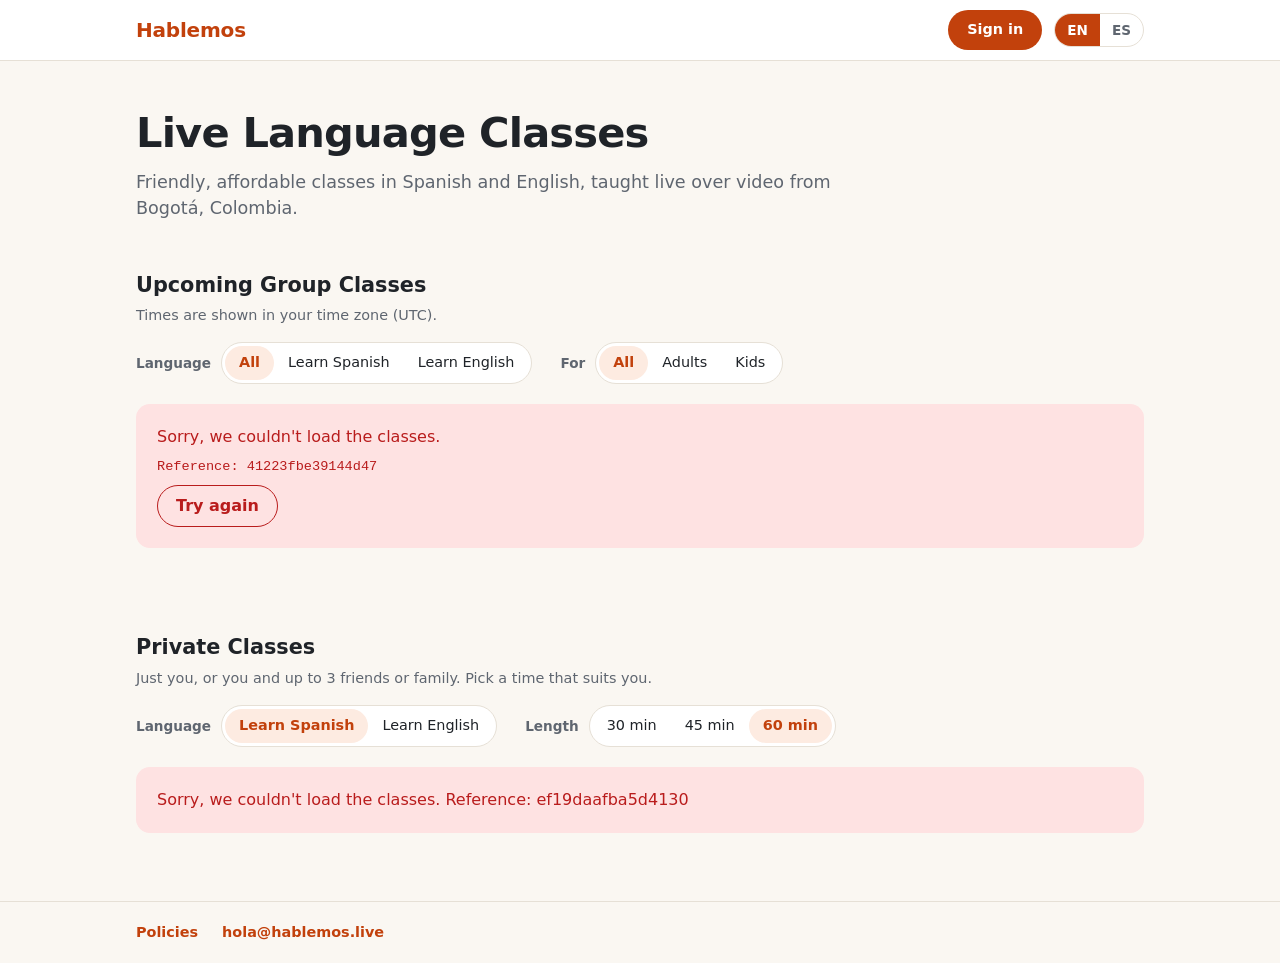
==== web/index.html @ a7e58e71 "One-time welcome after the first sign-in: migration 000011 account.welcomed_at, /me "welcomed", POST" ====
<!doctype html>
<html lang="en">
<head>
  <meta charset="utf-8">
  <meta name="viewport" content="width=device-width, initial-scale=1">
  <title>Language Classes</title>
  <link rel="stylesheet" href="styles.css">
  <!-- defer: run the scripts after the HTML is parsed, so the DOM exists -->
  <script src="i18n.js" defer></script>
  <script src="common.js" defer></script>
  <script src="app.js" defer></script>
</head>
<body>
  <!-- Test sites only (staging, dev): says money here is fake and offers free
       test credit. Hidden on production (app.js asks GET /env). -->
  <div id="test-banner" class="test-banner" hidden>
    <div class="wrap test-banner-row">
      <span data-i18n="testBanner"></span>
      <button type="button" class="btn-secondary btn-small" id="test-credit-btn" data-action="test-credit"></button>
      <button type="button" class="btn-secondary btn-small" id="test-teacher-btn" data-action="test-teacher"></button>
    </div>
  </div>

  <header class="site-header">
    <div class="wrap header-row">
      <span class="brand">Hablemos</span>
      <div class="header-actions">
        <!-- Sign-in button, or the signed-in name, credit, Buy credit + Sign out (built in app.js) -->
        <div id="account-area" class="account-area"></div>
        <!-- Language switch for the interface itself -->
        <div class="lang-switch" role="group" aria-label="Interface language">
          <button type="button" data-ui-lang="en">EN</button>
          <button type="button" data-ui-lang="es">ES</button>
        </div>
      </div>
    </div>
  </header>

  <main class="wrap">
    <!-- After coming back from Stripe (/?paid=...): is the credit in yet? (app.js) -->
    <div id="paid-notice" class="notice" role="status" hidden>
      <span id="paid-text"></span>
      <button type="button" class="btn-secondary btn-small" data-action="dismiss-paid" data-i18n="close"></button>
    </div>
    <section class="hero">
      <h1 data-i18n="heroTitle"></h1>
      <p data-i18n="heroSubtitle"></p>
    </section>

    <!-- Your upcoming bookings (built in app.js from GET /bookings); hidden when
         signed out or when there are none. -->
    <section class="my-bookings" id="my-bookings" hidden>
      <h2 data-i18n="myBookings"></h2>
      <ul id="my-bookings-list" class="my-bookings-list"></ul>
    </section>

    <section class="catalog">
      <div class="catalog-head">
        <h2 data-i18n="upcoming"></h2>
        <p class="tz-note" id="tz-note"></p>
      </div>

      <!-- Filters: each group sets one key in state.filters -->
      <div class="filters">
        <div class="filter">
          <span class="filter-label" data-i18n="filterLanguage"></span>
          <div class="segmented" data-filter="language">
            <button type="button" data-value="" data-i18n="all"></button>
            <button type="button" data-value="es" data-i18n="learnSpanish"></button>
            <button type="button" data-value="en" data-i18n="learnEnglish"></button>
          </div>
        </div>
        <div class="filter">
          <span class="filter-label" data-i18n="filterAudience"></span>
          <div class="segmented" data-filter="audience">
            <button type="button" data-value="" data-i18n="all"></button>
            <button type="button" data-value="adults" data-i18n="adults"></button>
            <button type="button" data-value="kids" data-i18n="kids"></button>
          </div>
        </div>
      </div>

      <!-- Loading / empty / error messages go here -->
      <div id="status" class="status" aria-live="polite"></div>

      <!-- Class cards are built in app.js -->
      <ul id="session-list" class="session-list"></ul>
    </section>
    <!-- Private classes: free times computed by GET /private-slots (built in app.js). -->
    <section class="private">
      <div class="catalog-head">
        <h2 data-i18n="privateTitle"></h2>
        <p class="tz-note" data-i18n="privateIntro"></p>
      </div>
      <div class="filters">
        <div class="filter">
          <span class="filter-label" data-i18n="filterLanguage"></span>
          <div class="segmented" data-private="language">
            <button type="button" data-value="es" data-i18n="learnSpanish"></button>
            <button type="button" data-value="en" data-i18n="learnEnglish"></button>
          </div>
        </div>
        <div class="filter">
          <span class="filter-label" data-i18n="lengthLabel"></span>
          <div class="segmented" data-private="minutes">
            <button type="button" data-value="30">30 min</button>
            <button type="button" data-value="45">45 min</button>
            <button type="button" data-value="60">60 min</button>
          </div>
        </div>
      </div>
      <p class="muted small break-note" hidden></p>
      <div id="private-status" class="status" aria-live="polite" hidden></div>
      <ul id="private-days" class="block-list"></ul>
    </section>
  </main>

  <footer class="site-footer">
    <div class="wrap footer-row">
      <a class="link" href="policies.html" data-i18n="policiesLink"></a>
      <a class="link" href="mailto:hola@hablemos.live">hola@hablemos.live</a>
    </div>
  </footer>

  <!-- Sign-in dialog. <dialog> + showModal() gives a real modal for free:
       focus moves into it, the page behind is inert, and Esc closes it. -->
  <dialog id="signin-dialog" class="dialog" aria-labelledby="signin-title">
    <h2 id="signin-title" data-i18n="signinTitle"></h2>

    <form id="signin-form" novalidate>
      <p data-i18n="signinIntro"></p>
      <label class="field">
        <span data-i18n="emailLabel"></span>
        <input type="email" name="email" autocomplete="email" required>
      </label>
      <p id="signin-error" class="form-error" aria-live="polite"></p>
      <div class="dialog-actions">
        <button type="button" class="btn-secondary" data-action="close-signin" data-i18n="cancel"></button>
        <button type="submit" class="btn-primary" id="signin-submit"></button>
      </div>
    </form>

    <div id="signin-sent" hidden>
      <p id="signin-sent-text"></p>
      <p id="signin-sent-hint" class="muted"></p>
      <div class="dialog-actions">
        <button type="button" class="btn-primary" data-action="close-signin" data-i18n="close"></button>
      </div>
    </div>
  </dialog>

  <!-- Book dialog. app.js fills in the class, builds one checkbox per learner when
       it opens, and updates the price and balance lines as boxes are ticked. -->
  <dialog id="book-dialog" class="dialog" aria-labelledby="book-title">
    <form id="book-form" novalidate>
      <h2 id="book-title"></h2>
      <p id="book-when" class="muted"></p>

      <fieldset class="attendees">
        <legend data-i18n="whoAttends"></legend>
        <div id="book-learners"></div>
        <p id="book-audience-note" class="muted small"></p>
        <!-- Private classes: how many seats (you + friends); app.js fills the options. -->
        <label class="field book-seats" id="book-seats-field" hidden><span data-i18n="seatsLabel"></span>
          <select name="seats" id="book-seats"></select></label>
        <p id="book-seats-hint" class="muted small"></p>
      </fieldset>

      <p id="book-price" class="book-price"></p>
      <p id="book-balance" class="muted"></p>
      <!-- Shown only when the credit is short: closes this dialog, opens Buy credit. -->
      <p id="book-buy" hidden>
        <button type="button" class="btn-secondary btn-small" data-action="open-buy" data-i18n="buyCredit"></button>
      </p>
      <p class="muted small break-note" hidden></p>
      <p id="book-error" class="form-error" aria-live="polite"></p>

      <div class="dialog-actions">
        <button type="button" class="btn-secondary" data-action="close-book" data-i18n="cancel"></button>
        <button type="submit" class="btn-primary" id="book-submit"></button>
      </div>
    </form>
  </dialog>

  <!-- Cancel dialog: which booking, and how much credit comes back (app.js fills it in). -->
  <dialog id="cancel-dialog" class="dialog" aria-labelledby="cancel-title">
    <form id="cancel-form" novalidate>
      <h2 id="cancel-title" data-i18n="cancelTitle"></h2>
      <p id="cancel-what"></p>
      <p id="cancel-refund" class="book-price"></p>
      <p id="cancel-error" class="form-error" aria-live="polite"></p>
      <div class="dialog-actions">
        <button type="button" class="btn-secondary" data-action="close-cancel" data-i18n="keepBooking"></button>
        <button type="submit" class="btn-danger" id="cancel-submit"></button>
      </div>
    </form>
  </dialog>

  <!-- Buy credit dialog: one radio button per pack (GET /credit-packs, built in
       app.js). Continue sends you to Stripe's payment page; Stripe sends you back. -->
  <dialog id="buy-dialog" class="dialog" aria-labelledby="buy-title">
    <form id="buy-form" novalidate>
      <h2 id="buy-title" data-i18n="buyTitle"></h2>
      <p data-i18n="buyIntro"></p>
      <fieldset class="packs">
        <legend data-i18n="choosePack"></legend>
        <div id="buy-packs"></div>
      </fieldset>
      <p id="buy-status" class="muted" aria-live="polite"></p>
      <p class="muted small" data-i18n="buyNote"></p>
      <p id="buy-error" class="form-error" aria-live="polite"></p>
      <div class="dialog-actions">
        <button type="button" class="btn-secondary" data-action="close-buy" data-i18n="cancel"></button>
        <button type="submit" class="btn-primary" id="buy-submit"></button>
      </div>
    </form>
  </dialog>

  <!-- My Account: your name, and the people on your account (app.js fills the list).
       The two forms own their inputs; app.js fills them only when the dialog opens
       or Edit is clicked. -->
  <dialog id="account-dialog" class="dialog" aria-labelledby="account-title">
    <h2 id="account-title" data-i18n="accountTitle"></h2>
    <form id="name-form" class="account-form" novalidate>
      <label class="field"><span data-i18n="yourName"></span>
        <input type="text" name="display_name" maxlength="60" required></label>
      <button type="submit" class="btn-secondary btn-small" data-i18n="saveName"></button>
    </form>

    <h3 data-i18n="peopleTitle"></h3>
    <p class="muted small" data-i18n="peopleHint"></p>
    <ul id="people-list" class="people-list"></ul>

    <form id="person-form" class="account-form person-form" novalidate>
      <h3 id="person-form-title"></h3>
      <label class="field"><span data-i18n="personName"></span>
        <input type="text" name="display_name" maxlength="60" required></label>
      <div class="add-block-fields">
        <label class="field"><span data-i18n="personLanguage"></span>
          <select name="native_language">
            <option value="en" data-i18n="speaksEnglish"></option>
            <option value="es" data-i18n="speaksSpanish"></option>
          </select></label>
        <label class="attendee"><input type="checkbox" name="is_minor"> <span data-i18n="under18"></span></label>
      </div>
      <div class="dialog-actions">
        <button type="button" class="btn-secondary" id="person-cancel-edit" data-action="cancel-edit-person" data-i18n="cancel" hidden></button>
        <button type="submit" class="btn-primary" id="person-submit"></button>
      </div>
    </form>

    <p id="account-error" class="form-error" aria-live="polite"></p>
    <div class="dialog-actions">
      <button type="button" class="btn-secondary" data-action="close-account" data-i18n="close"></button>
    </div>
  </dialog>

  <!-- The one-time welcome, after a first sign-in (account.welcomed_at empty).
       However it closes, app.js tells the server it has been seen. -->
  <dialog id="welcome-dialog" class="dialog" aria-labelledby="welcome-title">
    <h2 id="welcome-title" data-i18n="welcomeTitle"></h2>
    <ol class="welcome-steps">
      <li data-i18n="welcomeName"></li>
      <li data-i18n="welcomeBook"></li>
      <li id="welcome-credit" data-i18n="welcomeCredit"></li>
    </ol>
    <div class="dialog-actions">
      <button type="button" class="btn-secondary" data-action="close-welcome" data-i18n="gotIt"></button>
      <button type="button" class="btn-primary" data-action="welcome-set-name" data-i18n="setMyName"></button>
    </div>
  </dialog>

  <div id="toast" class="toast" role="status" hidden></div>
</body>
</html>
---- web/styles.css ----
/* Colors live in variables so dark mode only has to redefine them. */
:root {
  --bg: #faf7f2;
  --surface: #ffffff;
  --text: #1f2328;
  --muted: #5f6670;
  --border: #e6e0d6;
  --accent: #c2410c;          /* warm terracotta */
  --accent-text: #ffffff;
  --accent-soft: #fdebe1;
  --es: #b45309;  --es-soft: #fef3c7;
  --en: #1d4ed8;  --en-soft: #dbeafe;
  --danger: #b91c1c; --danger-soft: #fee2e2;
  --radius: 14px;
  --shadow: 0 1px 2px rgb(0 0 0 / 0.04), 0 4px 16px rgb(0 0 0 / 0.04);
}

/* The hidden attribute must always win. Browsers hide [hidden] with their own
   built-in style, which any display rule of ours (e.g. .notice's flex) overrides,
   so an element would stay visible while app.js thinks it's hidden. */
[hidden] { display: none !important; }

@media (prefers-color-scheme: dark) {
  :root {
    --bg: #15171a;
    --surface: #1e2125;
    --text: #e8e6e3;
    --muted: #a1a7af;
    --border: #30343a;
    --accent: #f97316;
    --accent-text: #1a0d05;
    --accent-soft: #3a2116;
    --es: #fbbf24;  --es-soft: #3a2f12;
    --en: #93c5fd;  --en-soft: #172a46;
    --danger: #fca5a5; --danger-soft: #3b1717;
    --shadow: none;
  }
}

* { box-sizing: border-box; }

body {
  margin: 0;
  background: var(--bg);
  color: var(--text);
  font-family: system-ui, -apple-system, "Segoe UI", Roboto, sans-serif;
  line-height: 1.5;
}

.wrap { max-width: 1040px; margin: 0 auto; padding: 0 16px; }

/* ---------- header ---------- */
.site-header { border-bottom: 1px solid var(--border); background: var(--surface); }
.header-row { display: flex; align-items: center; justify-content: space-between; min-height: 60px; }
.brand { font-weight: 700; font-size: 1.25rem; letter-spacing: -0.01em; color: var(--accent); }

.lang-switch { display: flex; border: 1px solid var(--border); border-radius: 999px; overflow: hidden; }
.lang-switch button {
  border: 0; background: transparent; color: var(--muted);
  padding: 6px 12px; font: inherit; font-size: 0.85rem; font-weight: 600; cursor: pointer;
}
.lang-switch button[aria-pressed="true"] { background: var(--accent); color: var(--accent-text); }

.header-actions { display: flex; align-items: center; gap: 12px; }
/* Phones: row 1 = Hablemos … EN/ES; row 2 = name, credit and buttons (wrapping).
   display: contents lets .header-actions' children (the account area and the
   language switch) join .header-row directly, so `order` can place them. */
@media (max-width: 640px) {
  .header-row { flex-wrap: wrap; row-gap: 8px; padding-block: 10px; }
  .header-actions { display: contents; }
  .lang-switch { order: 2; flex-shrink: 0; }
  .account-area { order: 3; flex: 1 1 100%; }
}
.account-area { display: flex; flex-wrap: wrap; align-items: center; gap: 6px 10px; font-size: 0.9rem; }
.account-credit { color: var(--muted); white-space: nowrap; }
.account-name { font-weight: 600; max-width: 14em; overflow: hidden; text-overflow: ellipsis; white-space: nowrap; }
/* Your name in the header opens My Account: an outlined button, long names cut with "…". */
.account-button { max-width: 14em; overflow: hidden; text-overflow: ellipsis; white-space: nowrap; }
.person-icon { width: 1em; height: 1em; vertical-align: -0.12em; margin-right: 0.35em; fill: currentColor; }
/* A payer's seats in a private booking (My bookings). */
.seat-list { list-style: none; margin: 6px 0 0; padding: 0; flex: 1 1 100%; display: flex; flex-direction: column; gap: 4px; }
.seat { display: flex; flex-wrap: wrap; align-items: center; gap: 6px 10px; }
.seat-name { min-width: 8em; font-weight: 600; }
.book-seats { margin: 4px 0; max-width: 12em; }
/* My Account dialog */
.account-form { display: flex; flex-wrap: wrap; align-items: flex-end; gap: 8px 12px; margin-bottom: 12px; }
.account-form .field { flex: 1 1 14em; }
.person-form { flex-direction: column; align-items: stretch; border-top: 1px solid var(--border); padding-top: 12px; }
.person-form h3, .dialog h3 { margin: 12px 0 6px; font-size: 1rem; }
.people-list { list-style: none; margin: 0 0 12px; padding: 0; display: flex; flex-direction: column; gap: 6px; }
/* Each person: the name on its own line (long names don't squeeze into a
   sliver on a phone), then language | Edit | Remove. */
.person { display: grid; grid-template-columns: 1fr auto auto; align-items: center; gap: 4px 8px; padding-block: 4px; }
.person-name { grid-column: 1 / -1; font-weight: 600; overflow-wrap: anywhere; }
.person .muted { white-space: nowrap; }
/* Stacked fields don't grow: in a column, "grow" would mean taller, not wider. */
.person-form .field { flex: none; }
.btn-small { padding: 4px 12px; font-size: 0.85rem; }

/* ---------- hero ---------- */
.hero { padding: 48px 0 24px; }
.hero h1 { font-size: clamp(1.8rem, 4vw, 2.6rem); line-height: 1.15; margin: 0 0 12px; letter-spacing: -0.02em; }
.hero p { color: var(--muted); font-size: 1.1rem; margin: 0; max-width: 40em; }

/* ---------- catalog header + filters ---------- */
.catalog-head h2 { margin: 24px 0 4px; font-size: 1.3rem; }
.tz-note { margin: 0 0 16px; color: var(--muted); font-size: 0.9rem; }

.filters { display: flex; flex-wrap: wrap; gap: 16px 28px; margin-bottom: 20px; }
.filter { display: flex; align-items: center; gap: 10px; flex-wrap: wrap; }
.filter-label { font-size: 0.85rem; color: var(--muted); font-weight: 600; }

.segmented { display: inline-flex; background: var(--surface); border: 1px solid var(--border); border-radius: 999px; padding: 3px; }
.segmented button {
  border: 0; background: transparent; color: var(--text);
  padding: 6px 14px; border-radius: 999px; font: inherit; font-size: 0.9rem; cursor: pointer;
}
.segmented button[aria-pressed="true"] { background: var(--accent-soft); color: var(--accent); font-weight: 600; }

/* ---------- status messages ---------- */
.status:empty { display: none; }
.status { padding: 20px; border-radius: var(--radius); background: var(--surface); border: 1px dashed var(--border); color: var(--muted); margin-bottom: 20px; }
.status.is-error { background: var(--danger-soft); border-color: transparent; color: var(--danger); }
.status p { margin: 0 0 8px; }
.status .ref { font-family: ui-monospace, monospace; font-size: 0.85rem; }

/* ---------- cards ---------- */
.session-list {
  list-style: none; margin: 0 0 64px; padding: 0;
  display: grid; gap: 16px;
  grid-template-columns: repeat(auto-fill, minmax(280px, 1fr));
}

.card {
  background: var(--surface); border: 1px solid var(--border); border-radius: var(--radius);
  box-shadow: var(--shadow); padding: 18px; display: flex; flex-direction: column; gap: 10px;
}
.card-tags { display: flex; flex-wrap: wrap; gap: 6px; }
.tag { font-size: 0.75rem; font-weight: 600; padding: 3px 9px; border-radius: 999px; background: var(--bg); color: var(--muted); }
.tag-es { background: var(--es-soft); color: var(--es); }
.tag-en { background: var(--en-soft); color: var(--en); }

.card-title { margin: 0; font-size: 1.1rem; line-height: 1.3; }
.card-when { margin: 0; display: flex; flex-direction: column; }
.card-date { font-weight: 600; }
.card-time { color: var(--muted); font-size: 0.95rem; }

.card-foot { margin-top: auto; padding-top: 8px; display: flex; align-items: center; justify-content: space-between; gap: 12px; }
.seats { font-size: 0.9rem; color: var(--muted); }
.seats.is-full { color: var(--danger); font-weight: 600; }

/* ---------- buttons ---------- */
.btn-primary, .btn-secondary, .btn-danger {
  font: inherit; font-weight: 600; border-radius: 999px; padding: 8px 18px; cursor: pointer; border: 1px solid transparent;
}
.btn-primary { background: var(--accent); color: var(--accent-text); }
.btn-primary:hover { filter: brightness(1.08); }
.btn-primary:disabled { opacity: 0.4; cursor: not-allowed; filter: none; }
.btn-secondary { background: transparent; color: inherit; border-color: currentColor; }
/* Irreversible actions (cancelling a booking) are red. */
.btn-danger { background: var(--danger); color: var(--surface); } /* white on red; dark on pink in dark mode */
.btn-danger:hover { filter: brightness(1.08); }
.btn-danger:disabled { opacity: 0.4; cursor: not-allowed; filter: none; }

button:focus-visible { outline: 2px solid var(--accent); outline-offset: 2px; }

/* ---------- toast ---------- */
.toast {
  position: fixed; left: 50%; bottom: 24px; transform: translateX(-50%);
  background: var(--text); color: var(--bg); padding: 10px 18px; border-radius: 999px;
  font-weight: 600; box-shadow: 0 8px 24px rgb(0 0 0 / 0.2);
}

/* ---------- sign-in dialog ---------- */
.dialog {
  width: min(28rem, calc(100vw - 32px)); padding: 24px; border: 1px solid var(--border);
  border-radius: var(--radius); background: var(--surface); color: var(--text);
}
.dialog::backdrop { background: rgb(0 0 0 / 0.4); }
.dialog h2 { margin: 0 0 8px; font-size: 1.25rem; }
.dialog p { margin: 0 0 16px; }
.field { display: flex; flex-direction: column; gap: 6px; font-weight: 600; font-size: 0.9rem; }
.field input {
  font: inherit; font-weight: 400; padding: 10px 12px; border-radius: 10px;
  border: 1px solid var(--border); background: var(--bg); color: var(--text);
}
.field input:focus-visible { outline: 2px solid var(--accent); outline-offset: 1px; }
.form-error { color: var(--danger); font-size: 0.9rem; min-height: 1.5em; margin: 8px 0 0 !important; }
.dialog-actions { display: flex; justify-content: flex-end; gap: 10px; margin-top: 8px; }
.muted { color: var(--muted); }

/* ---------- sign-in page ---------- */
.signin-card {
  max-width: 28rem; margin: 64px auto; padding: 28px; background: var(--surface);
  border: 1px solid var(--border); border-radius: var(--radius); box-shadow: var(--shadow);
}
.signin-card h1 { margin: 0 0 8px; font-size: 1.5rem; }
.signin-card p { margin: 0 0 16px; }
.signin-card a { color: var(--accent); font-weight: 600; }
.brand { text-decoration: none; }

/* ---------- book dialog ---------- */
.attendees { border: 0; padding: 0; margin: 8px 0 12px; }
.attendees legend { font-weight: 600; font-size: 0.9rem; margin-bottom: 6px; }
.attendee { display: flex; align-items: center; gap: 10px; padding: 8px 0; }
.attendee input { width: 18px; height: 18px; accent-color: var(--accent); }
.attendee.is-disabled { color: var(--muted); }
.small { font-size: 0.85rem; }
.book-price { font-weight: 600; font-size: 1.05rem; margin-bottom: 4px !important; }
.is-short { color: var(--danger) !important; }

/* ---------- policies page + footer ---------- */
.policies { padding-block: 32px 48px; max-width: 46rem; }
.policies h1 { margin: 0 0 8px; }
.policy { margin-top: 28px; }
.policy h2 { font-size: 1.15rem; margin: 0 0 8px; }
.policy ul { margin: 0; padding-left: 1.2em; display: flex; flex-direction: column; gap: 6px; }
.site-footer { border-top: 1px solid var(--border); margin-top: 48px; padding-block: 20px; font-size: 0.9rem; }
.footer-row { display: flex; flex-wrap: wrap; gap: 8px 24px; }

/* ---------- buy credit dialog ---------- */
/* The notice after coming back from Stripe. */
.notice {
  display: flex; align-items: center; gap: 12px; margin-top: 16px; padding: 12px 16px;
  background: var(--accent-soft); border: 1px solid var(--accent); border-radius: 10px; font-weight: 600;
}
.notice > span { flex: 1; }
.notice.is-error { background: var(--danger-soft); border-color: var(--danger); }
.packs { border: 0; padding: 0; margin: 8px 0 12px; }
.packs legend { font-weight: 600; font-size: 0.9rem; margin-bottom: 6px; }
/* One card per pack; the whole card is the <label>, so clicking anywhere picks it. */
.pack {
  display: flex; align-items: center; gap: 10px; padding: 10px 12px; margin-bottom: 8px;
  border: 1px solid var(--border); border-radius: 10px; cursor: pointer;
}
.pack:has(input:checked) { border-color: var(--accent); background: var(--accent-soft); }
.pack input { width: 18px; height: 18px; accent-color: var(--accent); }
.pack-bonus { margin-left: auto; white-space: nowrap; }

/* ---------- test-site banner (staging, dev) ---------- */
/* Diagonal yellow stripes: hard to mistake for the real site. */
.test-banner {
  background: repeating-linear-gradient(-45deg, #fde68a 0 14px, #fcd34d 14px 28px);
  color: #422006; font-size: 0.9rem; font-weight: 600;
}
.test-banner-row { display: flex; flex-wrap: wrap; align-items: center; gap: 8px 16px; padding-block: 8px; }
.test-banner-row > [data-i18n] { margin-right: auto; }   /* the message left, the buttons right */
.test-banner .btn-secondary { background: #fffbeb; color: #422006; border-color: #b45309; }

/* ---------- my bookings ---------- */
.my-bookings { margin-bottom: 32px; }
.my-bookings h2 { margin: 0 0 12px; }
.my-bookings-list { list-style: none; margin: 0; padding: 0; display: flex; flex-direction: column; gap: 8px; }
.my-booking {
  background: var(--surface); border: 1px solid var(--border); border-left: 4px solid var(--accent);
  border-radius: var(--radius); padding: 12px 16px;
  display: flex; flex-wrap: wrap; align-items: center; gap: 4px 16px;
}
.my-booking-title { font-weight: 600; flex: 1 1 100%; }
.my-booking-detail { color: var(--muted); font-size: 0.9rem; }
.tag-booked { background: var(--accent-soft); color: var(--accent); }
/* Admin page: teacher status badges, and the activate/deactivate row. */
.tag-status-pending { background: var(--es-soft); color: var(--es); }
.tag-status-active { background: var(--en-soft); color: var(--en); }
.tag-status-inactive { background: var(--danger-soft); color: var(--danger); }
.admin { padding-block: 24px 48px; }
.admin-actions { display: flex; flex-wrap: wrap; align-items: center; gap: 8px 16px; margin: 8px 0 16px; }
.link-button { background: none; border: 0; padding: 0; font: inherit; font-weight: 600; color: var(--accent); cursor: pointer; }
.invite-result { flex-direction: column; align-items: stretch; font-weight: 400; margin-bottom: 12px; }
.invite-result p { margin: 0 0 6px; }
.invite-link-row { display: flex; gap: 8px; }
.invite-link-row input {
  flex: 1; min-width: 0; font: inherit; font-size: 0.85rem; padding: 6px 10px; border-radius: 8px;
  border: 1px solid var(--border); background: var(--bg); color: var(--text);
}
.my-booking .btn-secondary { margin-left: auto; }

/* ---------- teacher page ---------- */
.teacher-section { margin-block: 24px 40px; }
.block-list { list-style: none; margin: 12px 0; padding: 0; display: flex; flex-direction: column; gap: 8px; }
.day-row { display: flex; flex-wrap: wrap; align-items: center; gap: 8px 12px; padding: 10px 0; border-bottom: 1px solid var(--border); }
.day-name { font-weight: 600; min-width: 14em; }
.time-chip {
  display: inline-flex; align-items: center; gap: 8px; padding: 4px 6px 4px 12px;
  border-radius: 999px; background: var(--accent-soft); color: var(--text); font-size: 0.95rem;
}
.chip-action {
  font: inherit; font-size: 0.8rem; border: 1px solid var(--border); background: var(--surface);
  color: var(--muted); border-radius: 999px; padding: 2px 10px; cursor: pointer;
}
.chip-action:hover { color: var(--danger); border-color: var(--danger); }
.add-block {
  margin-top: 20px; padding: 16px 18px; background: var(--surface);
  border: 1px solid var(--border); border-radius: var(--radius);
}
.add-block h3 { margin: 0 0 12px; font-size: 1rem; }
.add-block-fields { display: flex; flex-wrap: wrap; gap: 12px 16px; margin-bottom: 4px; }
.profile-form { display: flex; flex-direction: column; gap: 12px; max-width: 40rem; }
.profile-form .btn-primary { align-self: flex-start; }
.field textarea {
  font: inherit; font-weight: 400; padding: 10px 12px; border-radius: 10px; resize: vertical;
  border: 1px solid var(--border); background: var(--bg); color: var(--text);
}
.profile-lengths { border: 0; padding: 0; margin: 0; }
/* The price table scrolls sideways on a narrow phone instead of squeezing. */
.price-table-wrap { overflow-x: auto; margin-bottom: 8px; }
.price-table { border-collapse: collapse; }
.price-table th { text-align: left; font-size: 0.9rem; padding: 6px 12px 6px 0; white-space: nowrap; }
.price-table td { padding: 4px 8px 4px 0; }
.price-input {
  width: 6.5em; font: inherit; padding: 8px 10px; border-radius: 8px; text-align: right;
  border: 1px solid var(--border); background: var(--bg); color: var(--text);
}
.profile-lengths #profile-lengths { display: flex; gap: 16px; }
.field select {
  font: inherit; font-weight: 400; padding: 10px 12px; border-radius: 10px;
  border: 1px solid var(--border); background: var(--bg); color: var(--text);
}
.minor-note { flex: 1 1 100%; color: var(--es); font-size: 0.85rem; font-weight: 600; }
a.link { color: var(--accent); font-weight: 600; text-decoration: none; }

/* ---------- private classes ---------- */
.private { margin-top: 48px; }
.private-prices { font-weight: 600; margin: 4px 0; }
.slot-chip {
  font: inherit; font-size: 0.95rem; padding: 6px 12px; border-radius: 999px; cursor: pointer;
  border: 1px solid var(--border); background: var(--surface); color: var(--text);
}
.slot-chip:hover { border-color: var(--accent); color: var(--accent); }
.teacher-name { color: var(--accent); font-weight: 600; } /* as big as the price line, in the accent orange */
.private-teacher { display: flex; flex-wrap: wrap; align-items: baseline; gap: 4px 16px; padding-top: 8px; }

/* The one-time welcome: numbered steps with a little air between them. */
.welcome-steps { padding-left: 1.4em; margin: 0.5rem 0 1rem; }
.welcome-steps li { margin-bottom: 0.5rem; }
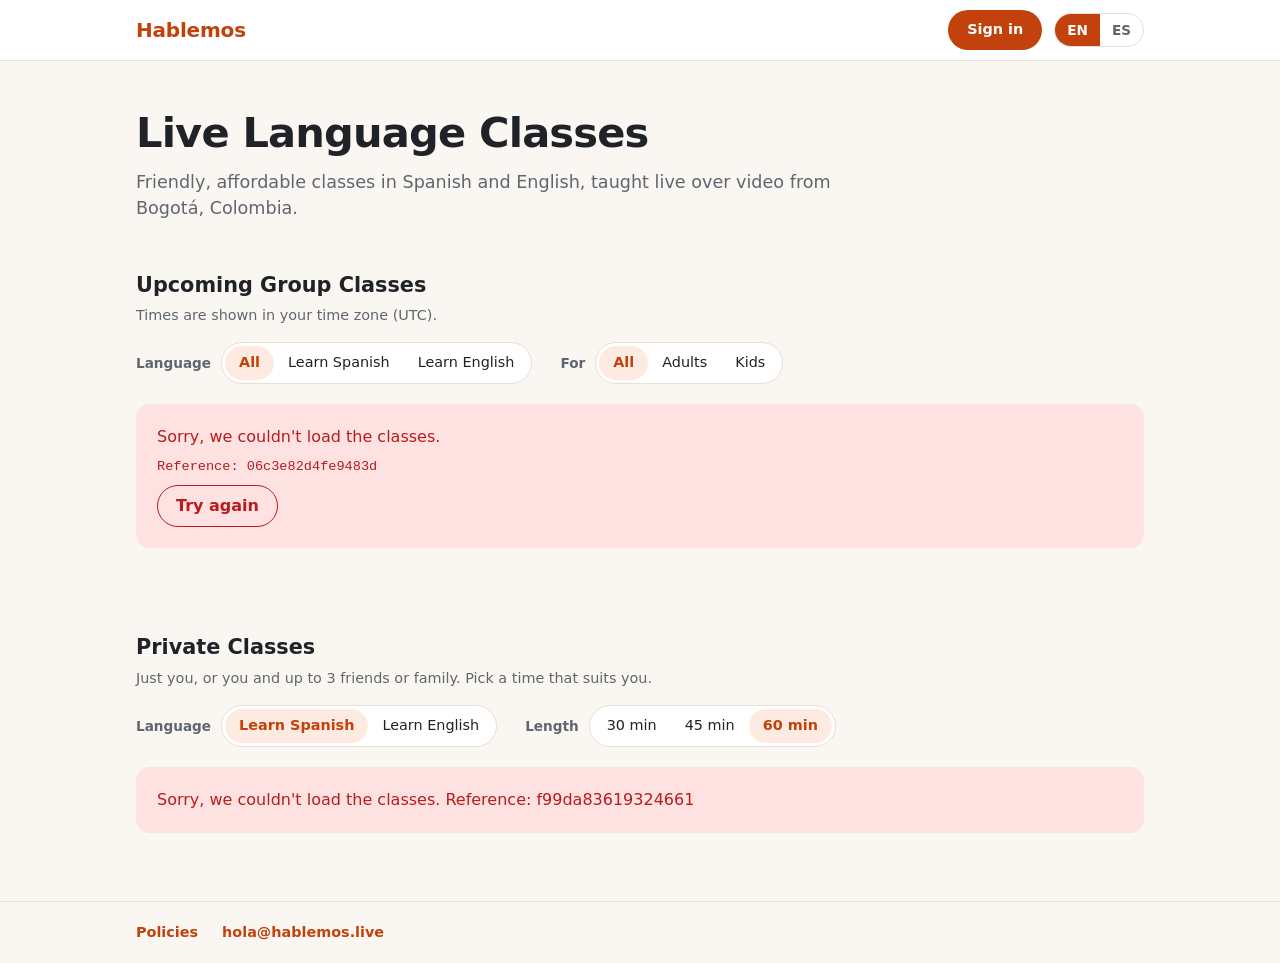
==== commit 026edcd1: "Sign-in dialog asks for the emailed code (one-time-code autofill, signs in on the 6th digit; send a " ====
--- a/web/index.html
+++ b/web/index.html
@@ -140,13 +140,27 @@
       </div>
     </form>
 
-    <div id="signin-sent" hidden>
+    <!-- After "Email me a code": type the 6 digits from the email. autocomplete
+         "one-time-code" lets phones offer the code from the email above the
+         keyboard; inputmode "numeric" brings up the number pad. -->
+    <form id="code-form" hidden novalidate>
       <p id="signin-sent-text"></p>
-      <p id="signin-sent-hint" class="muted"></p>
-      <div class="dialog-actions">
-        <button type="button" class="btn-primary" data-action="close-signin" data-i18n="close"></button>
-      </div>
-    </div>
+      <label class="field">
+        <span data-i18n="codeLabel"></span>
+        <input type="text" name="code" class="code-input" inputmode="numeric" autocomplete="one-time-code"
+               maxlength="7" required>
+      </label>
+      <p id="code-error" class="form-error" aria-live="polite"></p>
+      <p id="signin-sent-hint" class="muted small"></p>
+      <p class="code-links">
+        <button type="button" class="link-button" data-action="new-code" data-i18n="newCode"></button>
+        <button type="button" class="link-button" data-action="other-email" data-i18n="otherEmail"></button>
+      </p>
+      <div class="dialog-actions">
+        <button type="button" class="btn-secondary" data-action="close-signin" data-i18n="cancel"></button>
+        <button type="submit" class="btn-primary" id="code-submit"></button>
+      </div>
+    </form>
   </dialog>
 
   <!-- Book dialog. app.js fills in the class, builds one checkbox per learner when
--- a/web/styles.css
+++ b/web/styles.css
@@ -333,3 +333,7 @@
 /* The one-time welcome: numbered steps with a little air between them. */
 .welcome-steps { padding-left: 1.4em; margin: 0.5rem 0 1rem; }
 .welcome-steps li { margin-bottom: 0.5rem; }
+
+/* The sign-in code box: big, spaced digits, easy to check at a glance. */
+.code-input { font-size: 1.6rem; letter-spacing: 0.3em; text-align: center; max-width: 12rem; font-variant-numeric: tabular-nums; }
+.code-links { display: flex; flex-wrap: wrap; gap: 0.25rem 1.25rem; }
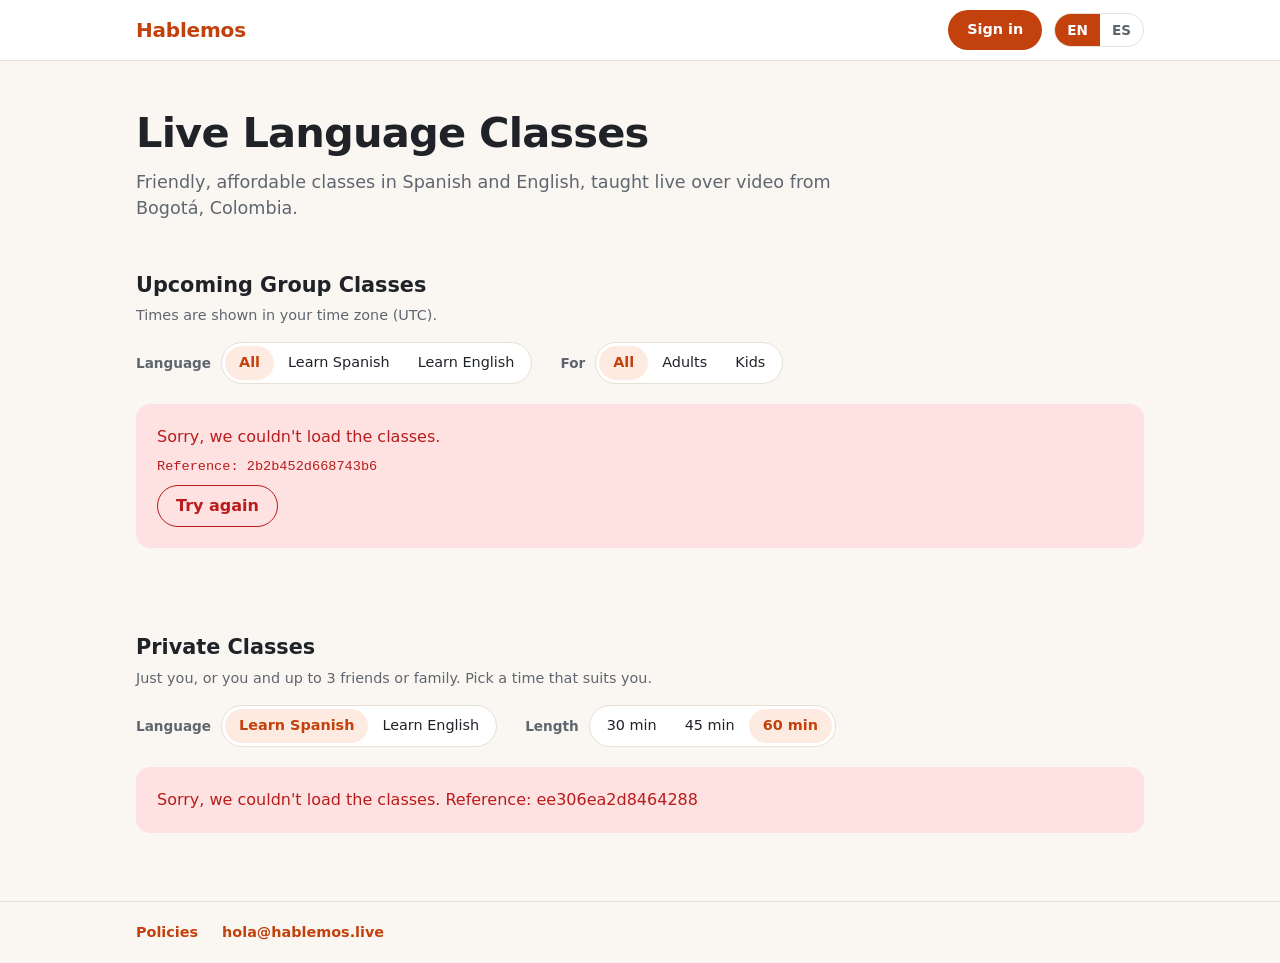
==== commit df270e06: "Passkeys, part 4a: My Account lists passkeys, adds one (Face ID on the device), removes one (GET /me" ====
--- a/web/index.html
+++ b/web/index.html
@@ -263,6 +263,15 @@
       </div>
     </form>
 
+    <!-- Passkeys: app.js fills the list (GET /me/passkeys) when the dialog opens. -->
+    <h3 data-i18n="passkeysTitle"></h3>
+    <p class="muted small" data-i18n="passkeysHint"></p>
+    <ul id="passkey-list" class="people-list"></ul>
+    <p>
+      <button type="button" class="btn-secondary btn-small" id="add-passkey" data-action="add-passkey"></button>
+      <span id="passkeys-unsupported" class="muted small" data-i18n="passkeysUnsupported" hidden></span>
+    </p>
+
     <p id="account-error" class="form-error" aria-live="polite"></p>
     <div class="dialog-actions">
       <button type="button" class="btn-secondary" data-action="close-account" data-i18n="close"></button>
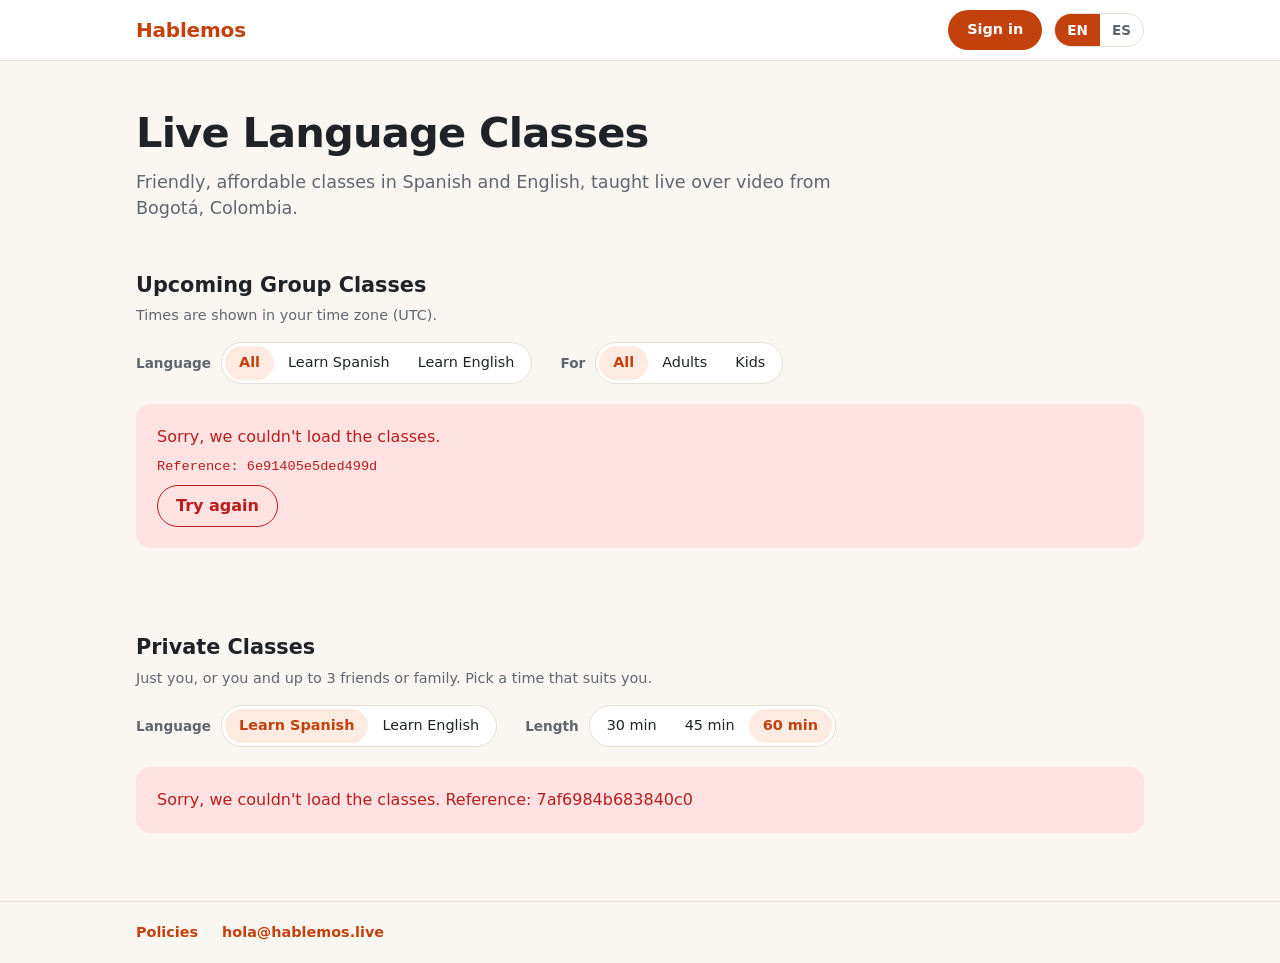
==== commit 2c80f7cc: "Passkeys, part 4b: "Sign in with a passkey" and passkey autofill in the sign-in dialog; a one-time o" ====
--- a/web/index.html
+++ b/web/index.html
@@ -128,10 +128,17 @@
     <h2 id="signin-title" data-i18n="signinTitle"></h2>
 
     <form id="signin-form" novalidate>
+      <!-- Passkey first, where the browser can (app.js shows it). -->
+      <div id="passkey-signin" class="passkey-signin" hidden>
+        <button type="button" class="btn-primary" id="passkey-signin-button" data-action="passkey-signin"></button>
+        <p class="muted small" data-i18n="orEmail"></p>
+      </div>
       <p data-i18n="signinIntro"></p>
       <label class="field">
         <span data-i18n="emailLabel"></span>
-        <input type="email" name="email" autocomplete="email" required>
+        <!-- "webauthn": phones may also offer a saved passkey right here, in
+             the keyboard's suggestions (app.js starts that "autofill" request). -->
+        <input type="email" name="email" autocomplete="email webauthn" required>
       </label>
       <p id="signin-error" class="form-error" aria-live="polite"></p>
       <div class="dialog-actions">
@@ -278,6 +285,17 @@
     </div>
   </dialog>
 
+  <!-- The passkey offer: once per device, after signing in by email, where the
+       device has Face ID, a fingerprint reader or a PIN. -->
+  <dialog id="offer-dialog" class="dialog" aria-labelledby="offer-title">
+    <h2 id="offer-title" data-i18n="offerTitle"></h2>
+    <p data-i18n="offerText"></p>
+    <div class="dialog-actions">
+      <button type="button" class="btn-secondary" data-action="offer-no" data-i18n="offerNo"></button>
+      <button type="button" class="btn-primary" id="offer-yes" data-action="offer-yes"></button>
+    </div>
+  </dialog>
+
   <!-- The one-time welcome, after a first sign-in (account.welcomed_at empty).
        However it closes, app.js tells the server it has been seen. -->
   <dialog id="welcome-dialog" class="dialog" aria-labelledby="welcome-title">
--- a/web/styles.css
+++ b/web/styles.css
@@ -337,3 +337,8 @@
 /* The sign-in code box: big, spaced digits, easy to check at a glance. */
 .code-input { font-size: 1.6rem; letter-spacing: 0.3em; text-align: center; max-width: 12rem; font-variant-numeric: tabular-nums; }
 .code-links { display: flex; flex-wrap: wrap; gap: 0.25rem 1.25rem; }
+
+/* Passkey sign-in, above the email box: a full-width button and an "or" line. */
+.passkey-signin { margin-bottom: 0.75rem; }
+.passkey-signin .btn-primary { width: 100%; }
+.passkey-signin p { margin: 0.75rem 0 0; }
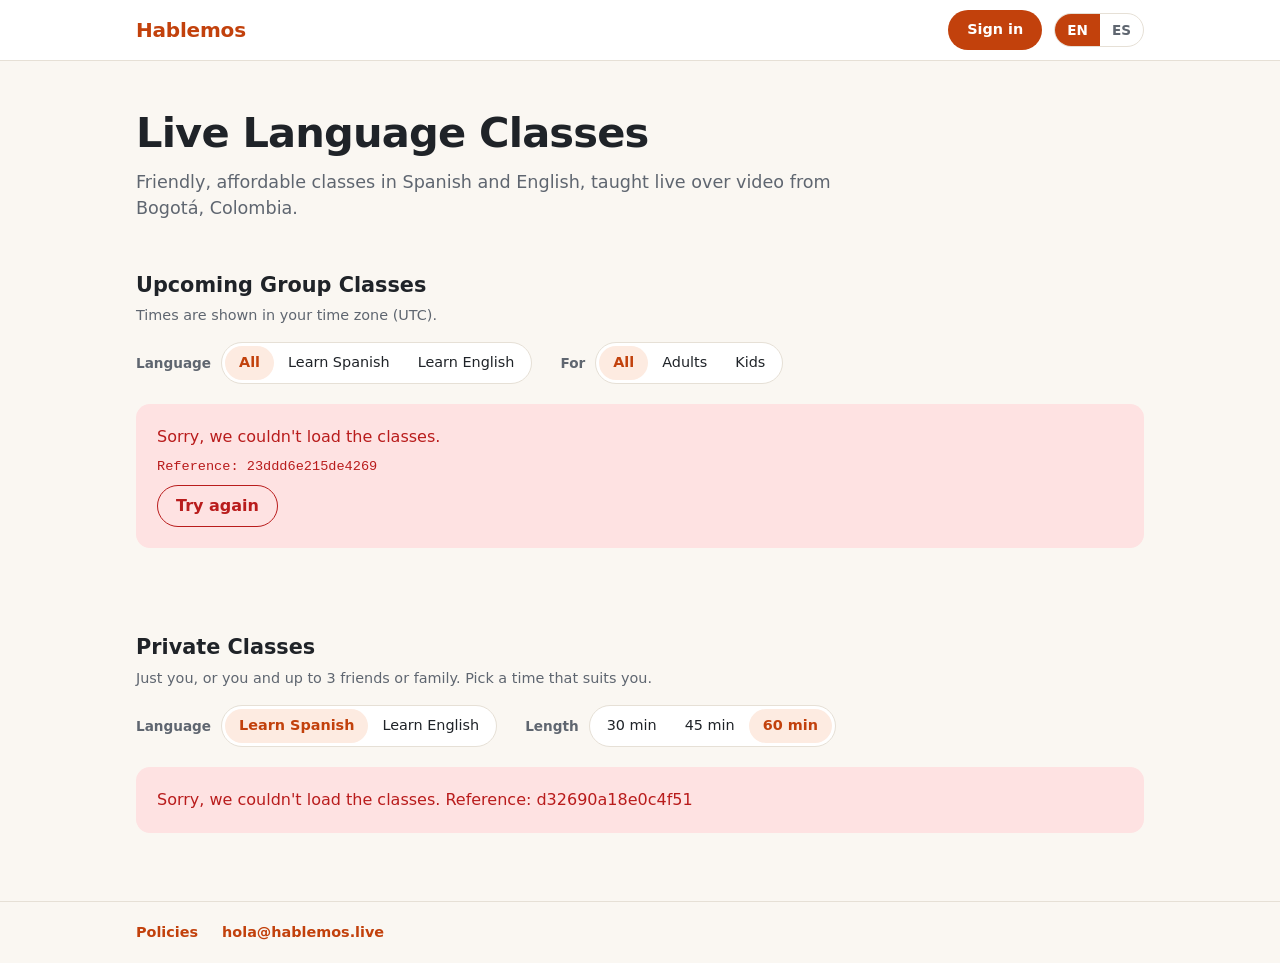
==== commit 2be4c992: "Test site: signed out, the banner says to sign in for test credit / the test teacher; "Become the te" ====
--- a/web/index.html
+++ b/web/index.html
@@ -18,6 +18,11 @@
       <span data-i18n="testBanner"></span>
       <button type="button" class="btn-secondary btn-small" id="test-credit-btn" data-action="test-credit"></button>
       <button type="button" class="btn-secondary btn-small" id="test-teacher-btn" data-action="test-teacher"></button>
+      <!-- Signed out: the two buttons above need an account, so say so. -->
+      <span id="test-signin-hint" hidden>
+        <button type="button" class="link-button" data-action="open-signin" data-i18n="signIn"></button>
+        <span data-i18n="testSigninHint"></span>
+      </span>
     </div>
   </div>
 
--- a/web/styles.css
+++ b/web/styles.css
@@ -77,10 +77,19 @@
 /* Your name in the header opens My Account: an outlined button, long names cut with "…". */
 .account-button { max-width: 14em; overflow: hidden; text-overflow: ellipsis; white-space: nowrap; }
 .person-icon { width: 1em; height: 1em; vertical-align: -0.12em; margin-right: 0.35em; fill: currentColor; }
-/* A payer's seats in a private booking (My bookings). */
-.seat-list { list-style: none; margin: 6px 0 0; padding: 0; flex: 1 1 100%; display: flex; flex-direction: column; gap: 4px; }
-.seat { display: flex; flex-wrap: wrap; align-items: center; gap: 6px 10px; }
-.seat-name { min-width: 8em; font-weight: 600; }
+/* A payer's seats in a private booking (My bookings): one line each, the
+   name left and small text actions right. At most 32rem wide, so on a monitor
+   the actions stay near the names instead of drifting to the far edge. */
+.seat-list { list-style: none; margin: 10px 0 0; padding: 4px 0 0; max-width: 32rem; border-top: 1px solid var(--border); }
+.seat { display: flex; align-items: center; justify-content: space-between; gap: 4px 12px; min-height: 44px; }
+.seat-name { font-weight: 600; min-width: 0; overflow-wrap: anywhere; }
+.seat-name.muted { white-space: nowrap; }   /* "Open seat" / "Cupo libre": a short label, kept on one line */
+.nowrap { white-space: nowrap; }
+.seat-actions { display: flex; align-items: center; gap: 2px; flex-shrink: 0; }
+/* Text links in a booking: small to look at, 44px tall to tap (Apple's guideline). */
+.seat .link-button, .seat-list .link-button, .my-booking-foot .link-button { min-height: 44px; padding: 0 6px; }
+.seat-list .link-button { margin-left: -6px; }   /* "+ Add a seat" lines up with the names */
+.seat-actions .link-button { margin-left: 0; }
 .book-seats { margin: 4px 0; max-width: 12em; }
 /* My Account dialog */
 .account-form { display: flex; flex-wrap: wrap; align-items: flex-end; gap: 8px 12px; margin-bottom: 12px; }
@@ -165,10 +174,14 @@
 button:focus-visible { outline: 2px solid var(--accent); outline-offset: 2px; }
 
 /* ---------- toast ---------- */
+/* A rounded box (not a pill, which turns into a blob when text wraps):
+   as wide as its text, at most 28rem, and never wider than the screen minus
+   16px each side. Above the phone's home bar (safe-area inset). */
 .toast {
-  position: fixed; left: 50%; bottom: 24px; transform: translateX(-50%);
-  background: var(--text); color: var(--bg); padding: 10px 18px; border-radius: 999px;
-  font-weight: 600; box-shadow: 0 8px 24px rgb(0 0 0 / 0.2);
+  position: fixed; left: 50%; bottom: calc(24px + env(safe-area-inset-bottom, 0px)); transform: translateX(-50%);
+  width: max-content; max-width: min(28rem, calc(100vw - 32px));
+  background: var(--text); color: var(--bg); padding: 12px 16px; border-radius: 12px;
+  font-weight: 600; line-height: 1.4; text-align: left; box-shadow: 0 8px 24px rgb(0 0 0 / 0.2);
 }
 
 /* ---------- sign-in dialog ---------- */
@@ -253,11 +266,16 @@
 .my-bookings-list { list-style: none; margin: 0; padding: 0; display: flex; flex-direction: column; gap: 8px; }
 .my-booking {
   background: var(--surface); border: 1px solid var(--border); border-left: 4px solid var(--accent);
-  border-radius: var(--radius); padding: 12px 16px;
-  display: flex; flex-wrap: wrap; align-items: center; gap: 4px 16px;
-}
-.my-booking-title { font-weight: 600; flex: 1 1 100%; }
-.my-booking-detail { color: var(--muted); font-size: 0.9rem; }
+  border-radius: var(--radius); padding: 14px 16px 4px;
+}
+.my-booking-title { font-size: 1.05rem; margin: 8px 0 2px; }
+.my-booking-when { margin: 0; font-weight: 600; }
+.my-booking-detail { margin: 2px 0 0; color: var(--muted); font-size: 0.9rem; }
+.my-booking-foot { margin-top: 8px; border-top: 1px solid var(--border); }
+.my-booking-foot .link-button { margin-left: -6px; }
+/* A quiet text link: grey until hovered (Cancel booking, Leave class). */
+.link-button.quiet { color: var(--muted); font-weight: 500; }
+.link-button.quiet:hover { color: var(--danger); }
 .tag-booked { background: var(--accent-soft); color: var(--accent); }
 /* Admin page: teacher status badges, and the activate/deactivate row. */
 .tag-status-pending { background: var(--es-soft); color: var(--es); }
@@ -273,7 +291,6 @@
   flex: 1; min-width: 0; font: inherit; font-size: 0.85rem; padding: 6px 10px; border-radius: 8px;
   border: 1px solid var(--border); background: var(--bg); color: var(--text);
 }
-.my-booking .btn-secondary { margin-left: auto; }
 
 /* ---------- teacher page ---------- */
 .teacher-section { margin-block: 24px 40px; }
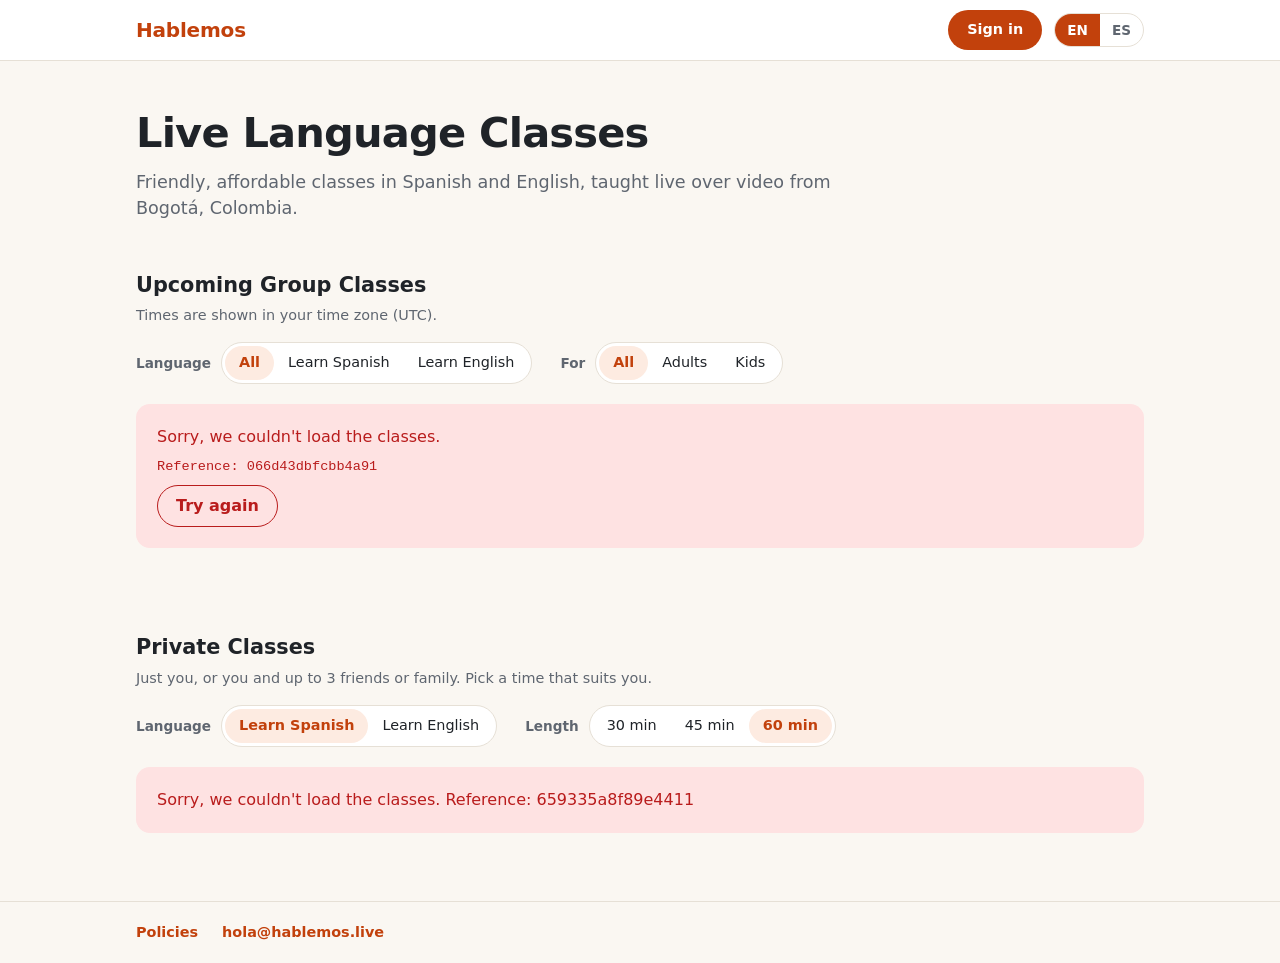
==== commit ea616294: "Profile photos, part 4: students add a photo in My Account; the teacher sees it on My Classes (accou" ====
--- a/web/index.html
+++ b/web/index.html
@@ -247,6 +247,23 @@
        or Edit is clicked. -->
   <dialog id="account-dialog" class="dialog" aria-labelledby="account-title">
     <h2 id="account-title" data-i18n="accountTitle"></h2>
+    <!-- Your photo: saved as soon as it's chosen. Same block as the teacher page. -->
+    <div class="photo-editor">
+      <img id="photo-image" class="photo" alt="" hidden>
+      <div id="photo-empty" class="photo photo-empty" aria-hidden="true"></div>
+      <div class="photo-controls">
+        <strong data-i18n="photoLabel"></strong>
+        <div class="photo-buttons">
+          <label class="btn-secondary btn-small photo-choose">
+            <span id="photo-choose-text"></span>
+            <input type="file" id="photo-input" accept="image/*">
+          </label>
+          <button type="button" class="link-button quiet" id="photo-remove" data-action="remove-photo" data-i18n="photoRemove"></button>
+        </div>
+        <p class="muted small" id="photo-hint"></p>
+        <p id="photo-error" class="form-error" aria-live="polite"></p>
+      </div>
+    </div>
     <form id="name-form" class="account-form" novalidate>
       <label class="field"><span data-i18n="yourName"></span>
         <input type="text" name="display_name" maxlength="60" required></label>
--- a/web/styles.css
+++ b/web/styles.css
@@ -150,6 +150,8 @@
 .tag-en { background: var(--en-soft); color: var(--en); }
 
 .card-title { margin: 0; font-size: 1.1rem; line-height: 1.3; }
+.card-teacher { margin: 0; display: flex; align-items: center; gap: 8px; color: var(--muted); font-size: 0.9rem; }
+.photo-small { width: 28px; height: 28px; flex: none; border-radius: 50%; object-fit: cover; }
 .card-when { margin: 0; display: flex; flex-direction: column; }
 .card-date { font-weight: 600; }
 .card-time { color: var(--muted); font-size: 0.95rem; }
@@ -270,7 +272,19 @@
 }
 .my-booking-title { font-size: 1.05rem; margin: 8px 0 2px; }
 .my-booking-when { margin: 0; font-weight: 600; }
-.my-booking-detail { margin: 2px 0 0; color: var(--muted); font-size: 0.9rem; }
+.my-booking-detail { margin: 2px 0 0; color: var(--muted); font-size: 0.9rem; overflow-wrap: anywhere; }
+/* Teacher and admin cards: a top row (title left, action right), then detail
+   lines. No quiet footer here, so the normal padding at the bottom. */
+.my-booking.plain { padding-bottom: 14px; }
+/* Wraps when narrow: below about 14em of title room (phones), the button drops
+   under the title, on the right, instead of squeezing it. */
+.card-head { display: flex; flex-wrap: wrap; align-items: flex-start; gap: 8px 16px; margin-bottom: 4px; }
+.card-head .my-booking-title { flex: 1 1 14em; margin: 0; min-width: 0; overflow-wrap: break-word; }
+.card-head .btn-small { flex: none; margin-left: auto; }
+.my-booking .minor-note { margin: 6px 0 0; }
+/* Who's in a class: names, with a small photo where the account holder has one. */
+.class-people { display: flex; flex-wrap: wrap; align-items: center; gap: 4px 8px; }
+.class-person { display: inline-flex; align-items: center; gap: 6px; }
 .my-booking-foot { margin-top: 8px; border-top: 1px solid var(--border); }
 .my-booking-foot .link-button { margin-left: -6px; }
 /* A quiet text link: grey until hovered (Cancel booking, Leave class). */
@@ -312,6 +326,19 @@
 }
 .add-block h3 { margin: 0 0 12px; font-size: 1rem; }
 .add-block-fields { display: flex; flex-wrap: wrap; gap: 12px 16px; margin-bottom: 4px; }
+/* Profile photo: a round picture (or an empty circle) with its controls beside it. */
+.photo-editor { display: flex; align-items: flex-start; gap: 16px; margin-bottom: 16px; max-width: 40rem; }
+.photo { width: 96px; height: 96px; flex: none; border-radius: 50%; object-fit: cover; border: 1px solid var(--border); background: var(--surface); }
+.photo-empty { background: var(--bg); border-style: dashed; }
+.photo-controls { min-width: 0; }
+.photo-controls p { margin: 6px 0 0; }
+.photo-controls .form-error:empty { display: none; }
+.photo-buttons { display: flex; flex-wrap: wrap; align-items: center; gap: 4px 12px; margin-top: 6px; }
+/* The label is the button; the real file input is invisible but keeps keyboard focus. */
+.photo-choose { position: relative; display: inline-flex; align-items: center; cursor: pointer; }
+.photo-choose input { position: absolute; width: 1px; height: 1px; opacity: 0; }
+.photo-choose:focus-within { outline: 2px solid var(--accent); outline-offset: 2px; }
+.photo-buttons .link-button { min-height: 44px; }
 .profile-form { display: flex; flex-direction: column; gap: 12px; max-width: 40rem; }
 .profile-form .btn-primary { align-self: flex-start; }
 .field textarea {
@@ -339,13 +366,27 @@
 /* ---------- private classes ---------- */
 .private { margin-top: 48px; }
 .private-prices { font-weight: 600; margin: 4px 0; }
-.slot-chip {
-  font: inherit; font-size: 0.95rem; padding: 6px 12px; border-radius: 999px; cursor: pointer;
-  border: 1px solid var(--border); background: var(--surface); color: var(--text);
-}
-.slot-chip:hover { border-color: var(--accent); color: var(--accent); }
+/* One line per day: name, times dropdown, Book. On a phone the name takes its
+   own line and the dropdown fills the width beside Book. 1rem text: iPhones
+   zoom the whole page when a smaller form control is tapped. */
+.slot-row { flex-wrap: nowrap; }
+.slot-row .day-name { flex: 0 0 17em; }   /* wide enough for "Miércoles, 30 de septiembre", so the dropdowns line up */
+.slot-select {
+  font: inherit; font-size: 1rem; min-height: 40px; padding: 6px 10px; min-width: 11em; border-radius: 10px;
+  border: 1px solid var(--border); background: var(--surface); color: var(--text); cursor: pointer;
+}
+.slot-select:focus-visible { outline: 2px solid var(--accent); outline-offset: 2px; }
+@media (max-width: 640px) {
+  .slot-row { flex-wrap: wrap; }
+  .slot-row .day-name { flex: 1 1 100%; min-width: 0; }
+  .slot-row .slot-select { flex: 1 1 0; min-width: 0; }
+}
 .teacher-name { color: var(--accent); font-weight: 600; } /* as big as the price line, in the accent orange */
-.private-teacher { display: flex; flex-wrap: wrap; align-items: baseline; gap: 4px 16px; padding-top: 8px; }
+.private-teacher { display: flex; flex-direction: column; gap: 10px; padding-top: 8px; }
+/* Photo beside the name and bio. pre-line keeps the line breaks he typed. */
+.teacher-intro { display: flex; align-items: flex-start; gap: 14px; }
+.teacher-about { min-width: 0; max-width: 65ch; }
+.teacher-bio { margin: 4px 0 0; white-space: pre-line; overflow-wrap: break-word; }
 
 /* The one-time welcome: numbered steps with a little air between them. */
 .welcome-steps { padding-left: 1.4em; margin: 0.5rem 0 1rem; }
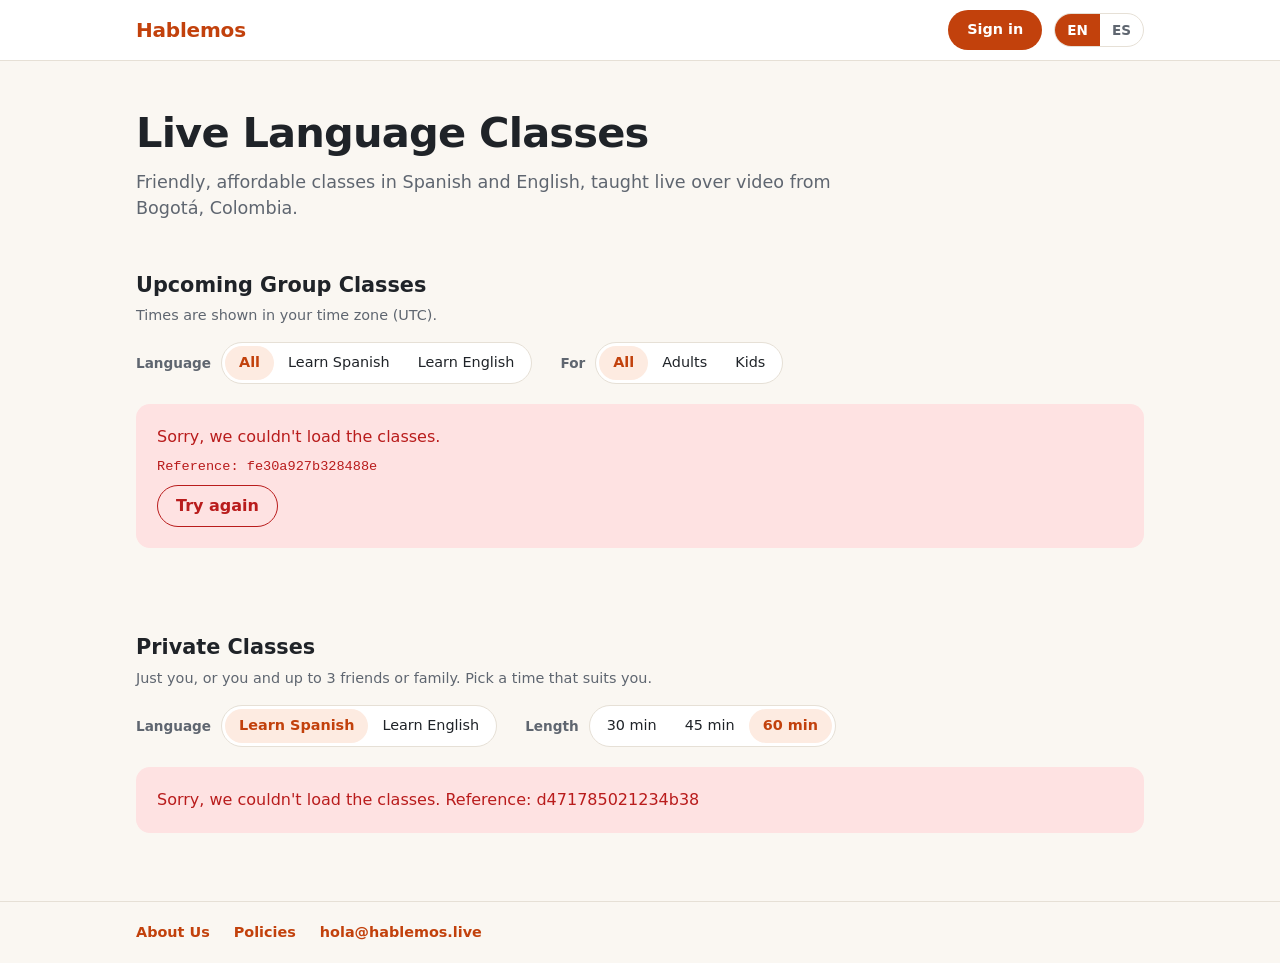
==== commit 9cb756a9: "About page, part 2: about.html + about.js (a "# " line is a heading, only ever text; admins edit bot" ====
--- a/web/index.html
+++ b/web/index.html
@@ -122,6 +122,7 @@
 
   <footer class="site-footer">
     <div class="wrap footer-row">
+      <a class="link" href="about.html" data-i18n="aboutTitle"></a>
       <a class="link" href="policies.html" data-i18n="policiesLink"></a>
       <a class="link" href="mailto:hola@hablemos.live">hola@hablemos.live</a>
     </div>
--- a/web/styles.css
+++ b/web/styles.css
@@ -227,6 +227,18 @@
 /* ---------- policies page + footer ---------- */
 .policies { padding-block: 32px 48px; max-width: 46rem; }
 .policies h1 { margin: 0 0 8px; }
+/* About page: a readable column of text; pre-line keeps single line breaks as typed. */
+.about { padding-block: 24px 16px; }
+.about-text { max-width: 65ch; }
+.about-text h2 { margin: 20px 0 8px; font-size: 1.3rem; line-height: 1.3; text-wrap: balance; overflow-wrap: break-word; }
+.about-text p { margin: 0 0 14px; white-space: pre-line; overflow-wrap: break-word; }
+.about-edit { margin-top: 8px; }
+.about-form { display: flex; flex-direction: column; gap: 12px; margin-top: 16px; max-width: 46rem; }
+.about-form p { margin: 0; }
+.about-form textarea {
+  font: inherit; font-weight: 400; padding: 10px 12px; border-radius: 10px; width: 100%; box-sizing: border-box;
+  border: 1px solid var(--border); background: var(--bg); color: var(--text); resize: vertical;
+}
 .policy { margin-top: 28px; }
 .policy h2 { font-size: 1.15rem; margin: 0 0 8px; }
 .policy ul { margin: 0; padding-left: 1.2em; display: flex; flex-direction: column; gap: 6px; }
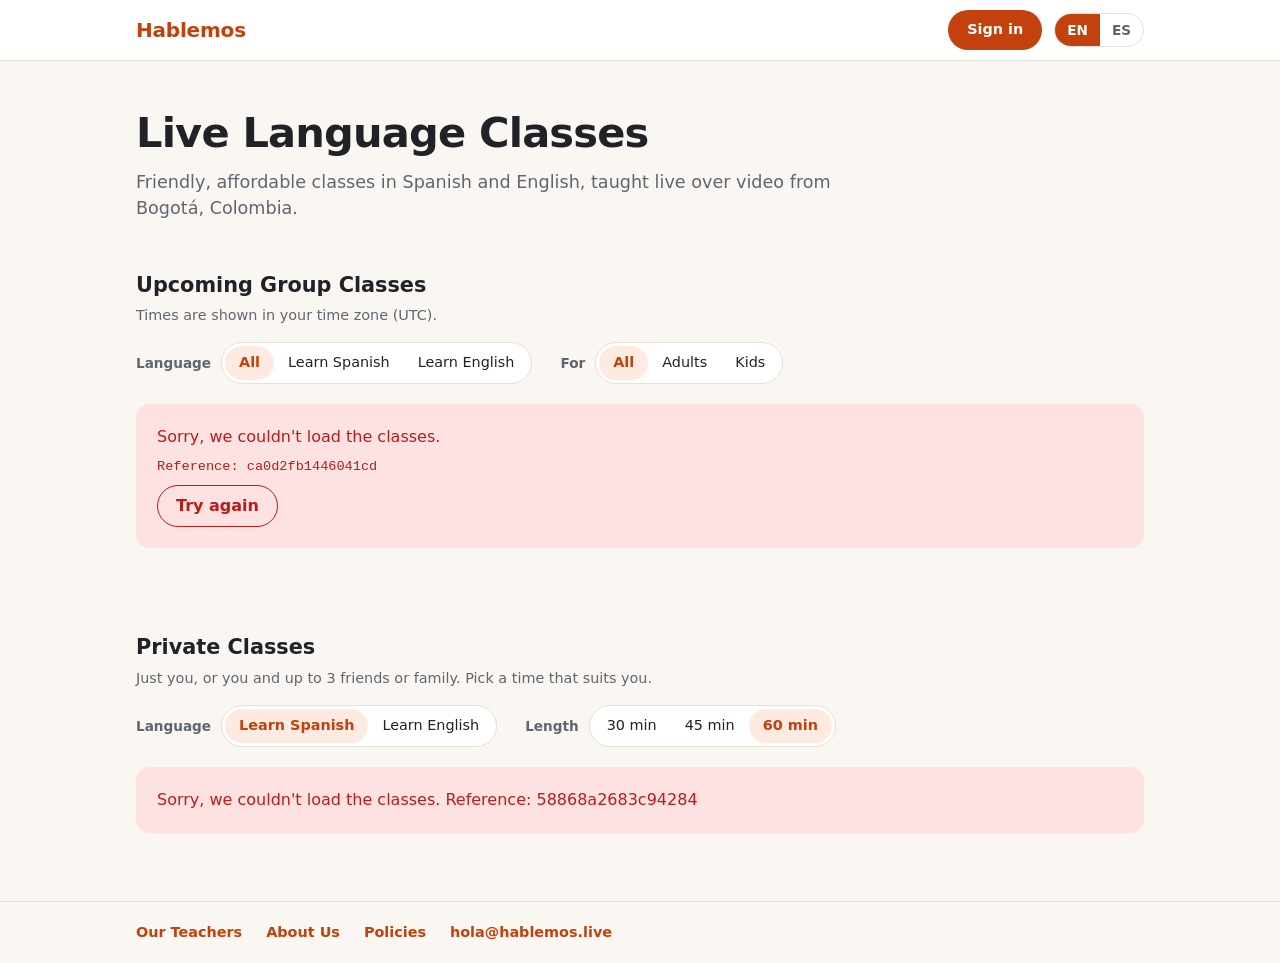
==== commit 29ff2892: "Our Teachers: a public page (GET /teachers: active teachers' photo, name and bio, never an email); f" ====
--- a/web/index.html
+++ b/web/index.html
@@ -122,6 +122,7 @@
 
   <footer class="site-footer">
     <div class="wrap footer-row">
+      <a class="link" href="teachers.html" data-i18n="teachersPageTitle"></a>
       <a class="link" href="about.html" data-i18n="aboutTitle"></a>
       <a class="link" href="policies.html" data-i18n="policiesLink"></a>
       <a class="link" href="mailto:hola@hablemos.live">hola@hablemos.live</a>
--- a/web/styles.css
+++ b/web/styles.css
@@ -151,6 +151,13 @@
 
 .card-title { margin: 0; font-size: 1.1rem; line-height: 1.3; }
 .card-teacher { margin: 0; display: flex; align-items: center; gap: 8px; color: var(--muted); font-size: 0.9rem; }
+/* Admin lists: a photo beside the card's text. */
+.photo-medium { width: 56px; height: 56px; flex: none; border-radius: 50%; object-fit: cover; border: 1px solid var(--border); box-sizing: border-box; }
+.person-card { display: flex; align-items: flex-start; gap: 14px; }
+.person-card-body { flex: 1; min-width: 0; }
+.person-heading { display: flex; align-items: center; gap: 14px; margin-block: 12px; }
+.person-heading h2 { margin: 0; min-width: 0; }
+.person-heading .link-button { min-height: 44px; }
 .photo-small { width: 28px; height: 28px; flex: none; border-radius: 50%; object-fit: cover; }
 .card-when { margin: 0; display: flex; flex-direction: column; }
 .card-date { font-weight: 600; }
@@ -227,6 +234,11 @@
 /* ---------- policies page + footer ---------- */
 .policies { padding-block: 32px 48px; max-width: 46rem; }
 .policies h1 { margin: 0 0 8px; }
+/* Our Teachers: one card per teacher, the photo beside the name and bio. */
+.teacher-cards { list-style: none; margin: 20px 0; padding: 0; display: flex; flex-direction: column; gap: 12px; max-width: 46rem; }
+.teacher-card { display: flex; align-items: flex-start; gap: 16px; padding: 16px; background: var(--surface); border: 1px solid var(--border); border-radius: var(--radius); }
+.teacher-card h2 { margin: 0; font-size: 1.2rem; overflow-wrap: anywhere; }
+.teachers-cta { display: inline-block; text-decoration: none; }
 /* About page: a readable column of text; pre-line keeps single line breaks as typed. */
 .about { padding-block: 24px 16px; }
 .about-text { max-width: 65ch; }
